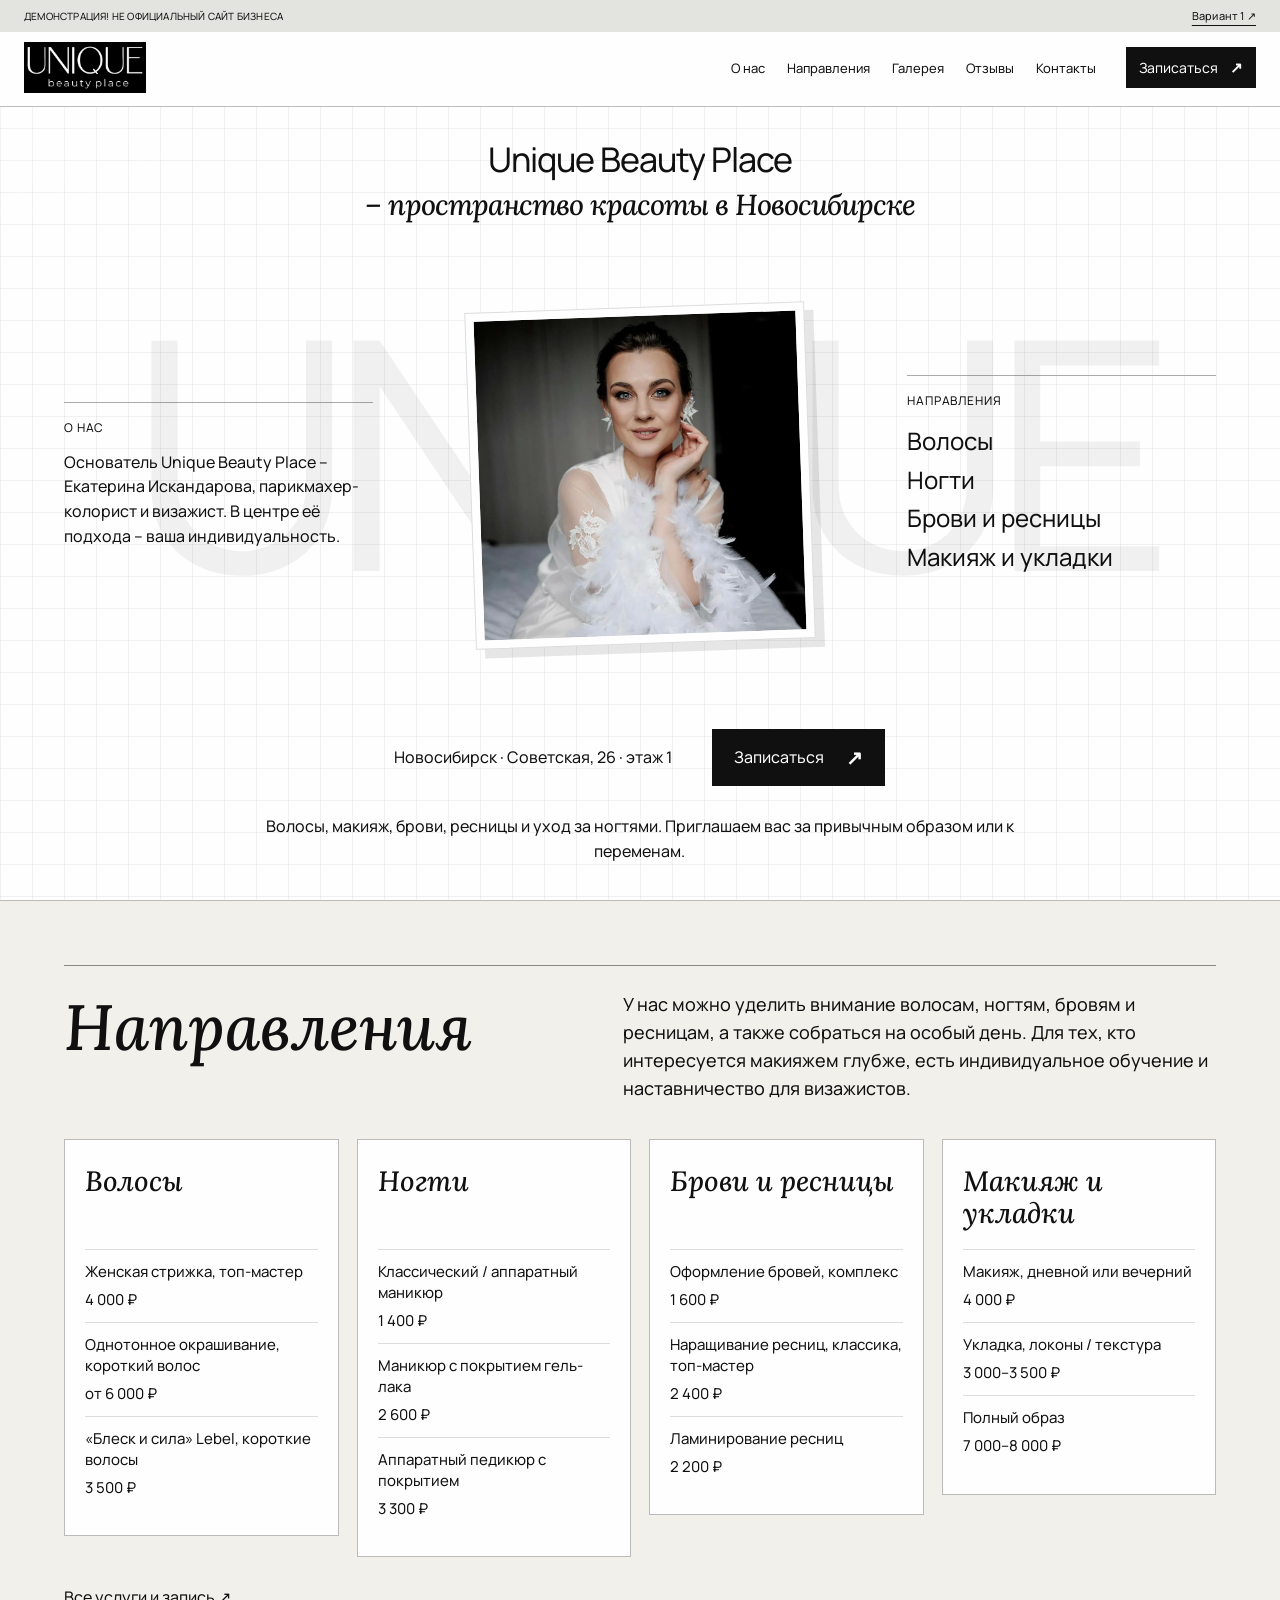
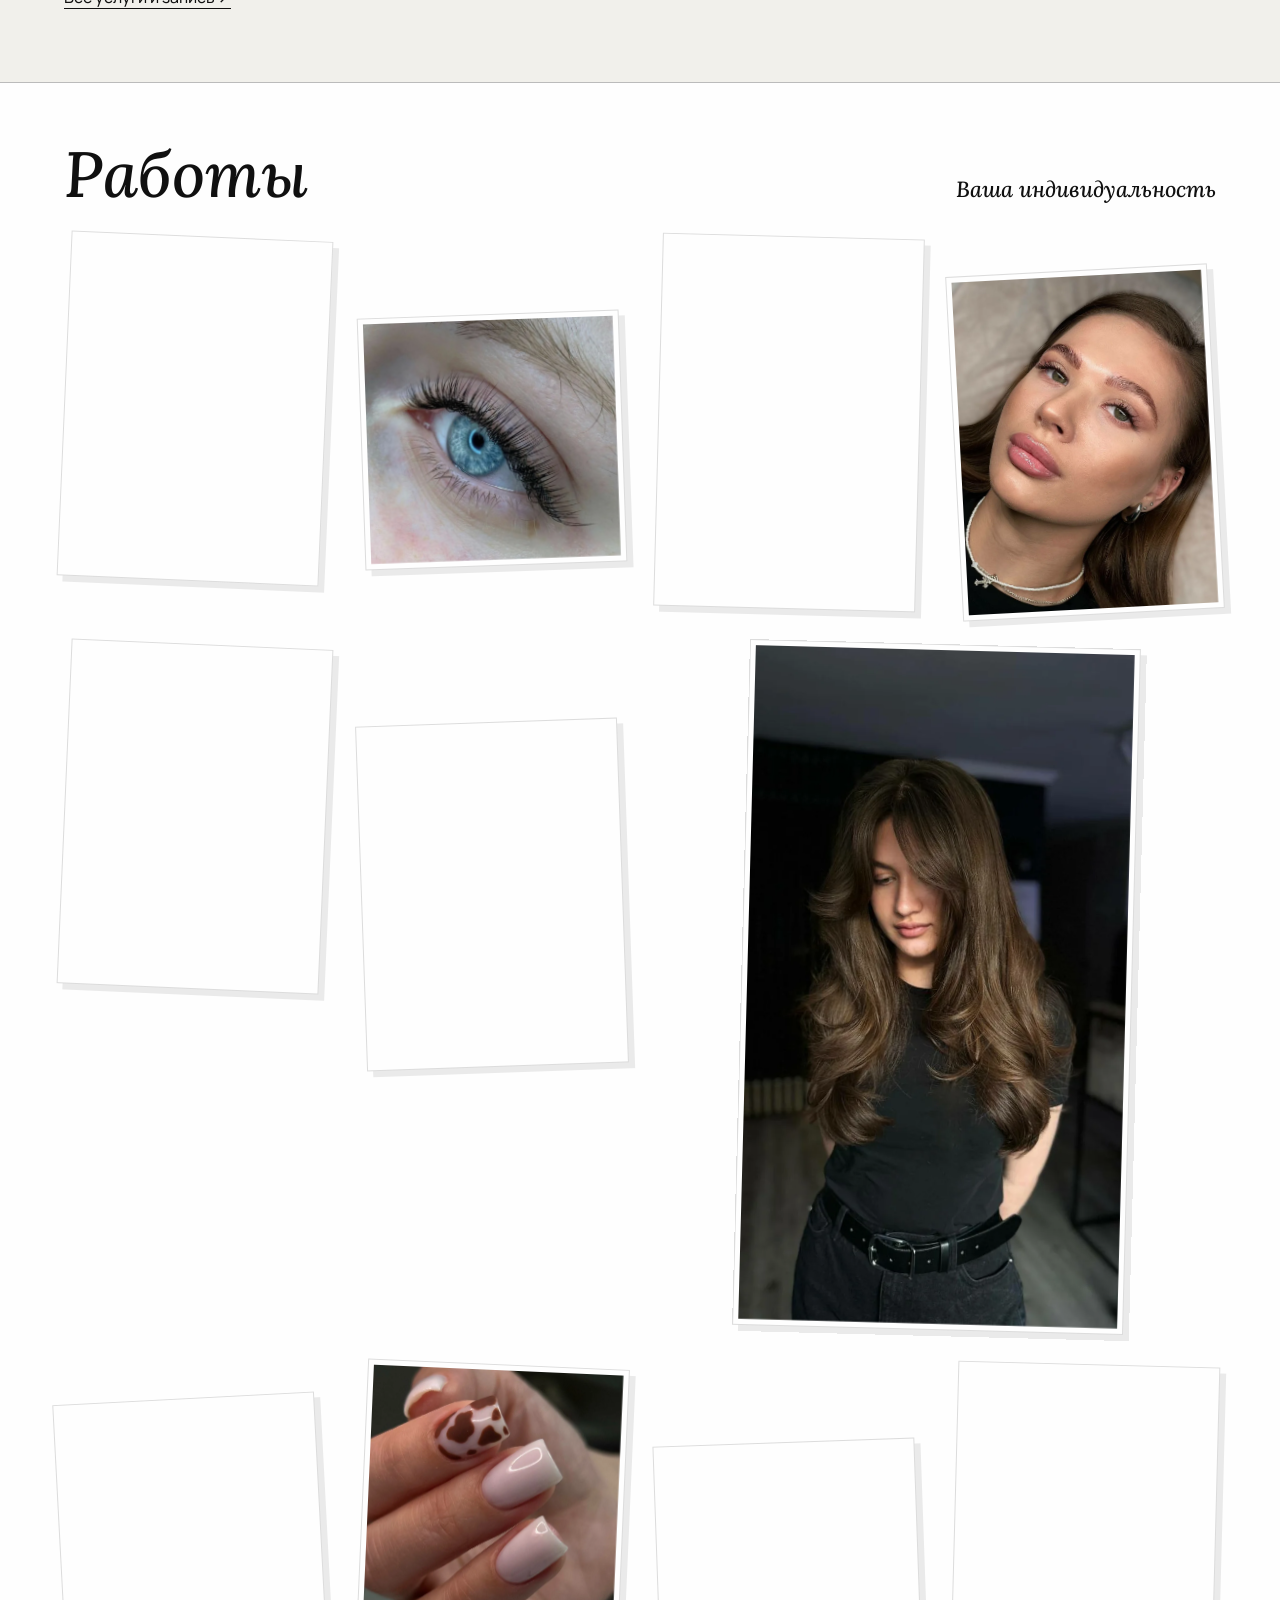
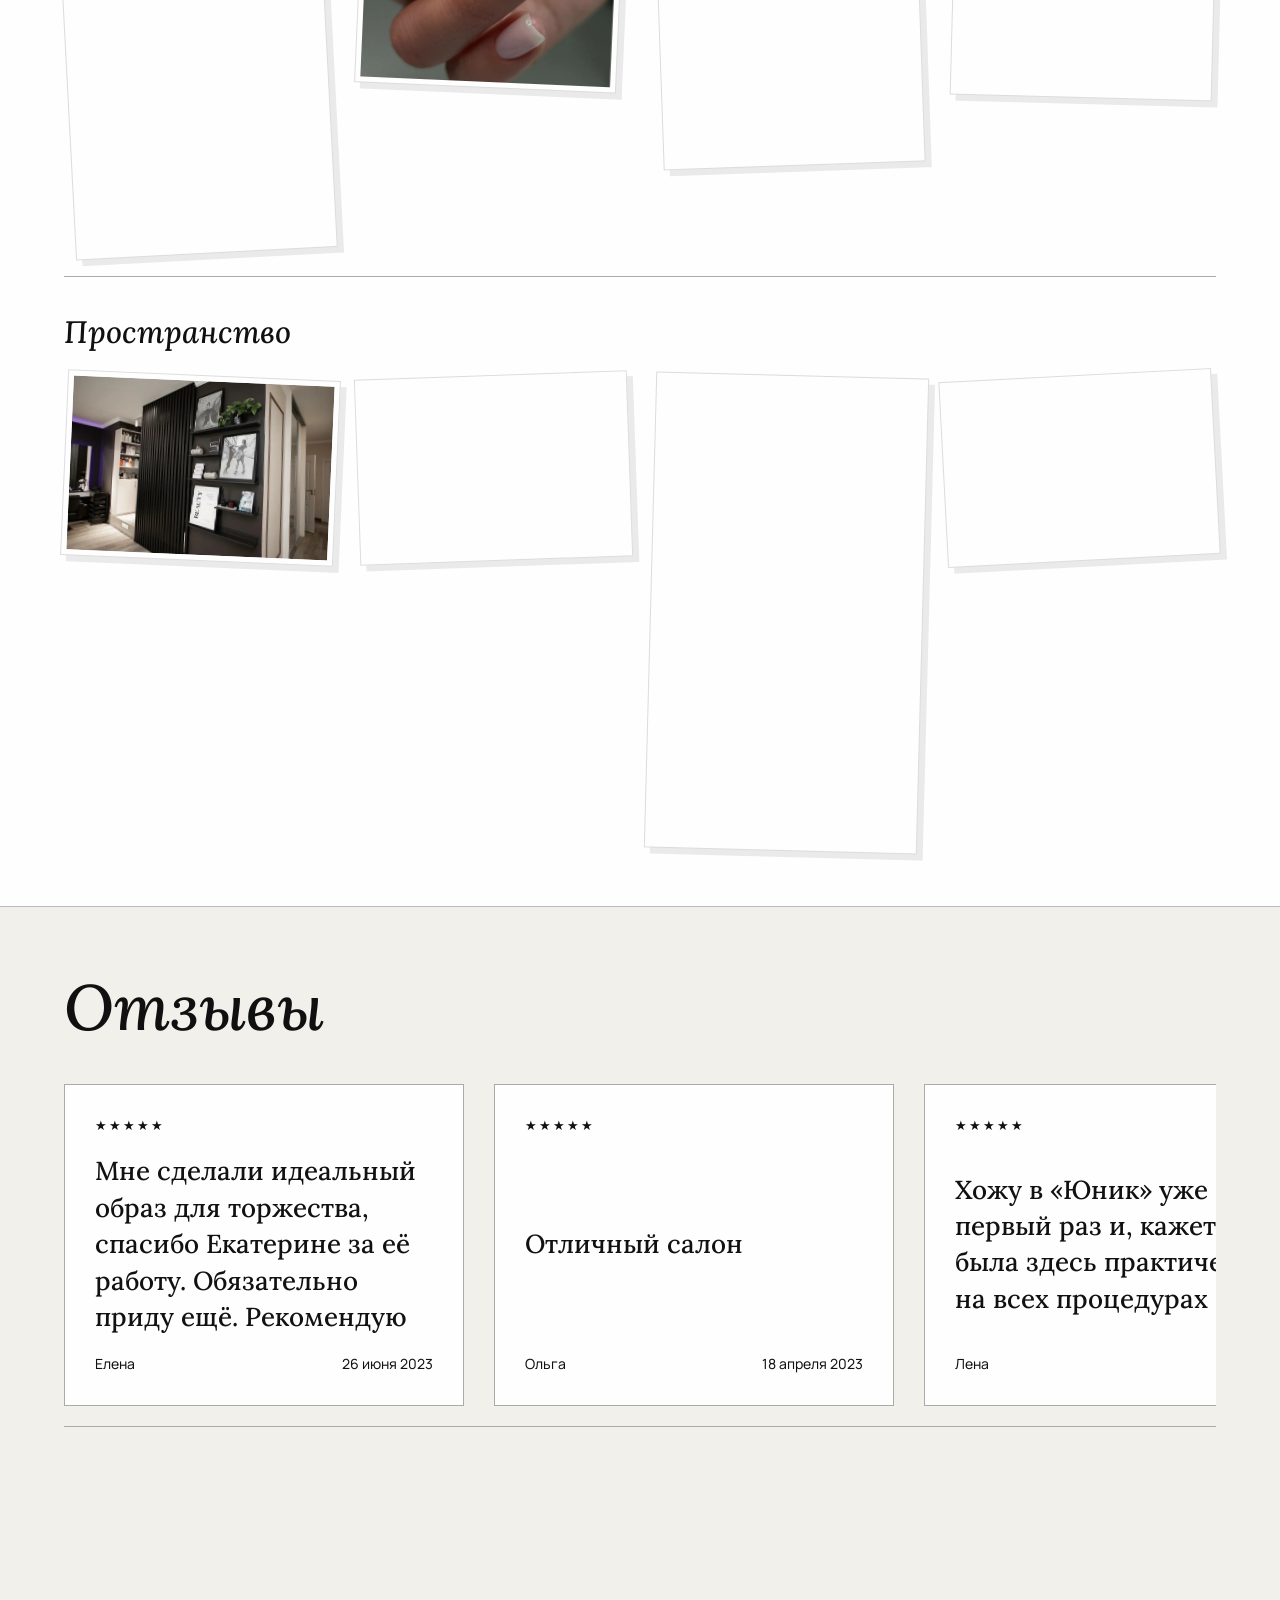
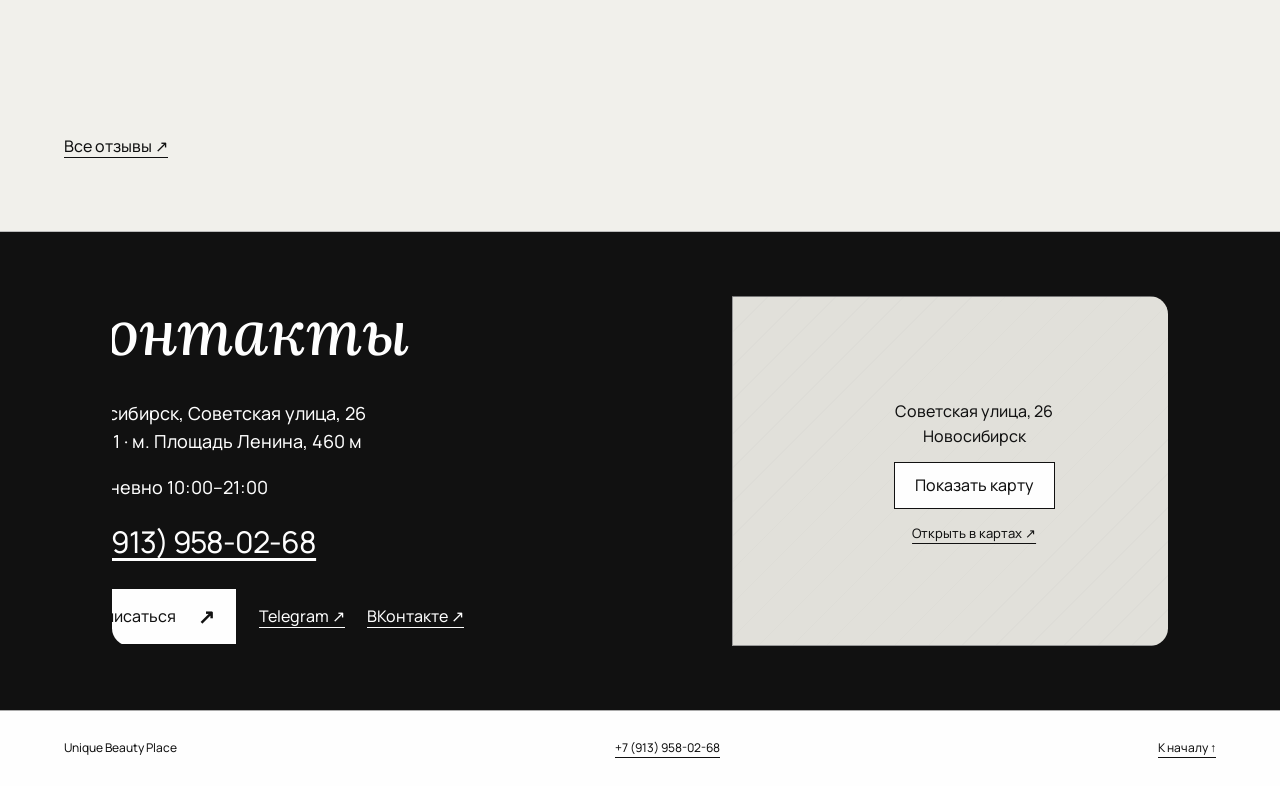
==== v2/index.html @ 11377f95 "Demo site" ====
<!doctype html>
<html lang="ru"><head>
<meta charset="utf-8">
<meta name="viewport" content="width=device-width, initial-scale=1.0">
<meta name="robots" content="noindex, nofollow">
<title>Салон красоты в Новосибирске · Unique Beauty Place</title>
<meta name="description" content="Unique Beauty Place · салон красоты в Новосибирске на Советской, 26. Волосы, макияж, брови, ресницы и уход за ногтями. Услуги, цены и онлайн-запись.">
<meta name="theme-color" content="#fefefe">
<link rel="icon" sizes="any" href="logos/favicon.ico">
<link rel="icon" type="image/png" sizes="32x32" href="logos/favicon-32x32.png">
<link rel="apple-touch-icon" sizes="180x180" href="logos/apple-touch-icon.png">
<link rel="preload" href="fonts/sans.woff2" as="font" type="font/woff2" crossorigin>
<link rel="preload" href="fonts/italic.woff2" as="font" type="font/woff2" crossorigin>
<link rel="stylesheet" href="css/fonts.css">
<link rel="stylesheet" href="css/styles.css">
<script>if(matchMedia('(prefers-reduced-motion:no-preference)').matches){document.documentElement.classList.add('m-on');setTimeout(function(){if(!document.documentElement.classList.contains('m-ready'))document.documentElement.classList.remove('m-on')},2500)}</script>
<script src="js/main.js" defer></script>
</head><body class="t4"><a class="skip" href="#main">К содержанию</a><div class="spot" aria-hidden="true"></div>
<header class="site-header"><div class="demo"><span>ДЕМОНСТРАЦИЯ! НЕ ОФИЦИАЛЬНЫЙ САЙТ БИЗНЕСА</span><a href="../index.html">Вариант 1 ↗</a></div><div class="header-bar"><a class="brand" href="#main" aria-label="Unique Beauty Place, к началу"><img src="logos/logo.png" width="380" height="160" alt="Unique Beauty Place"></a><nav class="desktop-nav" aria-label="Основная навигация"><a href="#about">О нас</a><a href="#services">Направления</a><a href="#gallery">Галерея</a><a href="#reviews">Отзывы</a><a href="#contacts">Контакты</a></nav><a class="button header-book" href="https://b347109.yclients.com/company/327391/personal/menu?o=m-1" target="_blank" rel="noopener">Записаться<span aria-hidden="true">↗</span></a><details class="mobile-menu"><summary>Меню <span aria-hidden="true">＋</span></summary><nav aria-label="Мобильная навигация"><a href="#about">О нас</a><a href="#services">Направления</a><a href="#gallery">Галерея</a><a href="#reviews">Отзывы</a><a href="#contacts">Контакты</a></nav></details></div><div class="reading" aria-hidden="true"></div></header><div class="header-space"></div>
<main id="main"><section class="hero hero-grid" aria-label="Unique Beauty Place"><div class="grid-word" aria-hidden="true">UNIQUE</div><h1 data-words><span class="name">Unique Beauty Place</span><span class="offer"> – пространство красоты в Новосибирске</span></h1><div class="grid-portrait"><figure class="photo hero-photo" style="--angle:-2deg;--i:1" data-hero-photo><div class="photo-window"><img src="img/work-01-makeup-hair-bridal.webp" alt="Макияж и собранные волосы" width="1050" height="1040" fetchpriority="high" loading="eager"></div></figure></div><div class="grid-book"><p>Новосибирск · Советская, 26 · этаж 1</p><a class="button" href="https://b347109.yclients.com/company/327391/personal/menu?o=m-1" target="_blank" rel="noopener">Записаться<span aria-hidden="true">↗</span></a></div><div class="grid-about" id="about"><p class="brow">О нас</p><p>Основатель Unique Beauty Place – Екатерина Искандарова, парикмахер-колорист и визажист. В центре её подхода – ваша индивидуальность.</p></div><div class="grid-services"><p class="brow">Направления</p><ul><li>Волосы</li><li>Ногти</li><li>Брови и ресницы</li><li>Макияж и укладки</li></ul></div><p class="lead grid-lead">Волосы, макияж, брови, ресницы и уход за ногтями. Приглашаем вас за привычным образом или к переменам.</p></section><section class="services section" id="services" data-tone="soft"><div class="section-heading"><h2 data-words>Направления</h2><p data-rv="group" style="--i:3">У нас можно уделить внимание волосам, ногтям, бровям и ресницам, а также собраться на особый день. Для тех, кто интересуется макияжем глубже, есть индивидуальное обучение и наставничество для визажистов.</p></div><div class="services-stack"><article class="service-card" style="--i:0"><h3>Волосы</h3><dl><div><dt>Женская стрижка, топ-мастер</dt><dd>4 000 ₽</dd></div><div><dt>Однотонное окрашивание, короткий волос</dt><dd>от 6 000 ₽</dd></div><div><dt>«Блеск и сила» Lebel, короткие волосы</dt><dd>3 500 ₽</dd></div></dl></article><article class="service-card" style="--i:1"><h3>Ногти</h3><dl><div><dt>Классический / аппаратный маникюр</dt><dd>1 400 ₽</dd></div><div><dt>Маникюр с покрытием гель-лака</dt><dd>2 600 ₽</dd></div><div><dt>Аппаратный педикюр с покрытием</dt><dd>3 300 ₽</dd></div></dl></article><article class="service-card" style="--i:2"><h3>Брови и ресницы</h3><dl><div><dt>Оформление бровей, комплекс</dt><dd>1 600 ₽</dd></div><div><dt>Наращивание ресниц, классика, топ-мастер</dt><dd>2 400 ₽</dd></div><div><dt>Ламинирование ресниц</dt><dd>2 200 ₽</dd></div></dl></article><article class="service-card" style="--i:3"><h3>Макияж и укладки</h3><dl><div><dt>Макияж, дневной или вечерний</dt><dd>4 000 ₽</dd></div><div><dt>Укладка, локоны / текстура</dt><dd>3 000–3 500 ₽</dd></div><div><dt>Полный образ</dt><dd>7 000–8 000 ₽</dd></div></dl></article></div><a class="text-link" href="https://b347109.yclients.com/company/327391/personal/menu?o=m-1" target="_blank" rel="noopener">Все услуги и запись ↗</a></section><section class="gallery section" id="gallery" data-tone="base"><div class="gallery-title"><h2 data-words>Работы</h2><p class="script-note">Ваша индивидуальность</p></div><div class="work-grid"><figure class="photo " style="--angle:2.5deg;--i:0" data-rv="photo"><div class="photo-window"><img src="img/work-02-manicure-red.webp" alt="Красный маникюр" width="937" height="1250" loading="lazy" decoding="async"></div></figure><figure class="photo " style="--angle:-2deg;--i:1" data-rv="photo"><div class="photo-window"><img src="img/work-03-lashes-closeup.webp" alt="Ресницы крупным планом" width="1024" height="983" loading="lazy" decoding="async"></div></figure><figure class="photo " style="--angle:1.5deg;--i:2" data-rv="photo"><div class="photo-window"><img src="img/work-04-hair-platinum-blonde-makeup.webp" alt="Светлые прямые волосы и макияж" width="865" height="1250" loading="lazy" decoding="async"></div></figure><figure class="photo " style="--angle:-3deg;--i:3" data-rv="photo"><div class="photo-window"><img src="img/work-05-brows-lashes-makeup.webp" alt="Макияж и брови крупным планом" width="937" height="1250" loading="lazy" decoding="async"></div></figure><figure class="photo " style="--angle:2.5deg;--i:0" data-rv="photo"><div class="photo-window"><img src="img/work-06-hair-highlights-blonde.webp" alt="Светлые волнистые волосы" width="937" height="1250" loading="lazy" decoding="async"></div></figure><figure class="photo " style="--angle:-2deg;--i:1" data-rv="photo"><div class="photo-window"><img src="img/work-07-hairstyle-makeup-waves.webp" alt="Волны и макияж" width="937" height="1250" loading="lazy" decoding="async"></div></figure><figure class="photo " style="--angle:1.5deg;--i:2" data-rv="photo"><div class="photo-window"><img src="img/work-08-hair-brunette-layered.webp" alt="Объёмные тёмные волосы" width="703" height="1250" loading="lazy" decoding="async"></div></figure><figure class="photo " style="--angle:-3deg;--i:3" data-rv="photo"><div class="photo-window"><img src="img/work-09-hair-balayage-lashes.webp" alt="Портрет со светлыми прядями" width="703" height="1250" loading="lazy" decoding="async"></div></figure><figure class="photo " style="--angle:2.5deg;--i:0" data-rv="photo"><div class="photo-window"><img src="img/work-10-manicure-nude-cow-print.webp" alt="Нюдовый маникюр с пятнистым акцентом" width="1000" height="1250" loading="lazy" decoding="async"></div></figure><figure class="photo " style="--angle:-2deg;--i:1" data-rv="photo"><div class="photo-window"><img src="img/work-11-hair-wavy-portrait-black-jacket.webp" alt="Волнистые волосы и макияж" width="1000" height="1250" loading="lazy" decoding="async"></div></figure><figure class="photo " style="--angle:1.5deg;--i:2" data-rv="photo"><div class="photo-window"><img src="img/work-12-makeup-sleek-ponytail-manicure.webp" alt="Макияж и гладко собранные волосы" width="969" height="1250" loading="lazy" decoding="async"></div></figure></div><div class="interior-group"><div class="gallery-title"><h3>Пространство</h3></div><div class="interior-grid"><figure class="photo " style="--angle:2.5deg;--i:0" data-rv="photo"><div class="photo-window"><img src="img/interior-01.webp" alt="Реечная перегородка и полки в салоне" width="1050" height="700" loading="lazy" decoding="async"></div></figure><figure class="photo " style="--angle:-2deg;--i:1" data-rv="photo"><div class="photo-window"><img src="img/interior-02.webp" alt="Парикмахерские места и стеллажи" width="1050" height="700" loading="lazy" decoding="async"></div></figure><figure class="photo " style="--angle:1.5deg;--i:2" data-rv="photo"><div class="photo-window"><img src="img/interior-03.webp" alt="Зона ожидания с диваном" width="703" height="1250" loading="lazy" decoding="async"></div></figure><figure class="photo " style="--angle:-3deg;--i:3" data-rv="photo"><div class="photo-window"><img src="img/interior-04.webp" alt="Стойка ресепшена и средства для волос" width="1050" height="700" loading="lazy" decoding="async"></div></figure></div></div></section><section class="reviews section reviews-grid" id="reviews" data-tone="soft"><h2 data-words>Отзывы</h2><div class="review-driver"><div class="review-pin"><div class="review-track"><article class="review-card" style="--i:0"><p class="stars" aria-label="5 из 5">★★★★★</p><blockquote>Мне сделали идеальный образ для торжества, спасибо Екатерине за её работу. Обязательно приду ещё. Рекомендую</blockquote><div class="review-author"><span>Елена</span><time>26 июня 2023</time></div></article><article class="review-card" style="--i:1"><p class="stars" aria-label="5 из 5">★★★★★</p><blockquote>Отличный салон</blockquote><div class="review-author"><span>Ольга</span><time>18 апреля 2023</time></div></article><article class="review-card" style="--i:2"><p class="stars" aria-label="5 из 5">★★★★★</p><blockquote>Хожу в «Юник» уже не первый раз и, кажется, была здесь практически на всех процедурах 😄</blockquote><div class="review-author"><span>Лена</span><time>29 июля</time></div></article><article class="review-card" style="--i:3"><p class="stars" aria-label="5 из 5">★★★★★</p><blockquote>Остались в полном восторге!Быстро,красиво,душевно.</blockquote><div class="review-author"><span>Ирина</span><time>29 июля</time></div></article></div><div class="lane-progress" aria-hidden="true"><i></i></div></div></div><a class="text-link" href="https://yandex.com/maps/org/unique_beauty_place/48959674236/reviews/" target="_blank" rel="noopener">Все отзывы ↗</a></section><section class="contacts section" id="contacts" data-tone="dark"><div class="contact-panel"><div><h2 data-words>Контакты</h2><address><p>Новосибирск, Советская улица, 26<br>Этаж 1 · м. Площадь Ленина, 460 м</p><p>Ежедневно 10:00–21:00</p><a class="phone" href="tel:+79139580268">+7 (913) 958-02-68</a></address><div class="contact-actions"><a class="button" href="https://b347109.yclients.com/company/327391/personal/menu?o=m-1" target="_blank" rel="noopener">Записаться<span aria-hidden="true">↗</span></a><a class="text-link" href="https://t.me/unique_beauty_place" target="_blank" rel="noopener">Telegram ↗</a><a class="text-link" href="https://vk.ru/unique.beauty.place" target="_blank" rel="noopener">ВКонтакте ↗</a></div></div><div class="map" data-map><p>Советская улица, 26<br>Новосибирск</p><button type="button" class="map-load">Показать карту</button><a href="https://yandex.ru/maps/org/unique_beauty_place/48959674236/" target="_blank" rel="noopener">Открыть в картах ↗</a></div></div></section></main>
<footer class="footer"><span>Unique Beauty Place</span><a href="tel:+79139580268">+7 (913) 958-02-68</a><a href="#main">К началу ↑</a></footer>
</body></html>
---- v2/css/fonts.css ----
@font-face{font-family:Manrope;src:url('../fonts/sans.woff2') format('woff2');font-weight:400 650;font-style:normal;font-display:swap}@font-face{font-family:Lora;src:url('../fonts/display.woff2') format('woff2');font-weight:500;font-style:normal;font-display:swap}@font-face{font-family:Lora;src:url('../fonts/italic.woff2') format('woff2');font-weight:500;font-style:italic;font-display:swap}
---- v2/css/styles.css ----
/* Visible document first. Monochrome tokens come from the supplied sign. */
:root{--paper:#fefefe;--ink:#101010;--muted:#555;--soft:#eeede7;--line:#bbb;--top-h:100px;--ease:cubic-bezier(.16,1,.3,1);--gutter:20px}*{box-sizing:border-box}html{overflow-x:clip;scroll-padding-top:calc(var(--top-h) + 16px)}body{margin:0;overflow-x:clip;background:var(--paper);color:var(--ink);font:450 16px/1.55 Manrope,Arial,sans-serif}body::before{content:"";position:fixed;inset:0;height:100lvh;z-index:-2;pointer-events:none}.t3{--paper:#eeede7;--soft:#e1e0d9}.t3::before{background-color:var(--paper);background-image:repeating-linear-gradient(89deg,transparent 0 3px,#00000003 3px 4px),repeating-linear-gradient(1deg,transparent 0 4px,#00000004 4px 5px)}.t4::before{background-color:var(--paper);background-image:linear-gradient(#0000000d 1px,transparent 1px),linear-gradient(90deg,#0000000d 1px,transparent 1px);background-size:32px 32px}.spot{position:fixed;left:-250px;top:-250px;width:500px;height:500px;border-radius:50%;background:radial-gradient(#ffffff60,transparent 65%);pointer-events:none;z-index:-1;display:none}a{color:inherit;text-underline-offset:5px}button,summary{font:inherit;cursor:pointer}button{color:inherit}a,button,summary{-webkit-tap-highlight-color:transparent}a:focus-visible,button:focus-visible,summary:focus-visible{outline:2px solid currentColor;outline-offset:5px}p,h1,h2,h3,ul,figure,blockquote,dl{margin:0}ul{padding:0;list-style:none}img{display:block;max-width:100%;height:auto}h1,h2,h3{font-weight:500;line-height:1.12}h2{font:italic 500 clamp(34px,5vw,64px)/1.15 Lora,Georgia,serif}h3{font-size:24px}section,[id]{scroll-margin-top:calc(var(--top-h) + 16px)}.section{padding:36px var(--gutter);border-top:1px solid var(--line)}.section[data-tone="soft"]{background-color:var(--soft)}.button{display:inline-flex;align-items:center;justify-content:space-between;gap:22px;min-height:48px;padding:12px 21px;background:var(--ink);color:#fefefe;text-decoration:none;border:1px solid var(--ink);font-weight:650}.button span{font-size:20px}.text-link{display:inline-flex;align-items:center;gap:24px;padding:8px 0;text-decoration:underline}.brow{font-size:12px;font-weight:650;letter-spacing:.07em;text-transform:uppercase}.script-note{font:italic 500 26px/1.3 Lora,Georgia,serif}.skip{position:fixed;top:-80px;left:16px;z-index:100;background:#fff;padding:12px}.skip:focus{top:6px}.site-header{position:fixed;inset:0 0 auto;background:#fefefe;z-index:50;border-bottom:1px solid #bbb}.demo{min-height:33px;display:flex;align-items:center;justify-content:space-between;gap:10px;padding:5px 12px;background:#e3e3df;color:#111;font-size:9px;line-height:1.25;letter-spacing:.02em}.demo>span{max-width:240px}.demo a{flex-shrink:0;padding:4px 0;font-size:11px}.header-bar{display:flex;align-items:center;gap:10px;min-height:64px;padding:8px 12px}.brand{display:flex;align-items:center;flex-shrink:0;width:100px;background:#000}.brand img{width:100%;height:auto;aspect-ratio:380/160;object-fit:contain}.header-book{margin-left:auto;min-height:40px;padding:8px 12px;font-size:13px;gap:12px}.header-book span{font-size:15px}.desktop-nav{display:none}.mobile-menu>summary{list-style:none;display:flex;align-items:center;gap:4px;min-height:40px;font-size:12px}.mobile-menu>summary::-webkit-details-marker{display:none}.mobile-menu nav{position:absolute;top:100%;left:0;right:0;background:#fefefe;border-bottom:1px solid #aaa;padding:12px 20px;box-shadow:0 12px 20px #0001}.mobile-menu nav a{display:block;padding:10px 0;text-decoration:none}.header-space{height:var(--top-h)}.reading{height:2px;transform-origin:0 50%;scale:0 1;background:#111}.hero{position:relative;padding:28px var(--gutter) 24px}.hero h1{margin:15px 0}.name{display:block;font-size:clamp(35px,7vw,88px);line-height:1.05;letter-spacing:-.055em}.offer{display:block;margin-top:12px;font:italic 500 clamp(26px,4.5vw,52px)/1.18 Lora,Georgia,serif;letter-spacing:-.035em}.hero-note{rotate:-3deg;margin:20px 0 22px;max-width:320px}.lead{font-size:16px;line-height:1.6;max-width:550px}.hero .lead{margin:20px 0}.hero-text>.button{min-width:190px}.photo{padding:8px 8px 18px;background:#fefefe;box-shadow:0 5px 15px #0002;rotate:var(--angle);position:relative;min-width:0}.photo::before{content:"";position:absolute;inset:0;pointer-events:none;border:1px solid #0002;transform-origin:0 0}.photo-window{overflow:clip;clip-path:none}.photo img{width:100%;height:auto;scale:none;transition:scale 1.4s var(--ease)}.hero-photo{width:72%;max-width:290px;margin:32px auto 24px}.hero-photo::after{content:"";position:absolute;top:-7px;left:48%;width:9px;height:9px;background:#222;border-radius:50%;box-shadow:0 2px 3px #0003}.hero-facts{display:grid;gap:12px;margin-top:25px;font-size:14px}.hero-facts li{border-top:1px solid #999;padding-top:10px}.about{background:var(--soft);display:grid;gap:18px}.about p{font-size:18px;max-width:820px}.section-heading{display:grid;gap:20px;margin-bottom:24px}.section-heading>p{max-width:650px}.services-stack{display:grid;gap:12px}.service-card{background:#fefefe;border:1px solid #bbb;padding:22px 20px}.service-card h3{font:italic 500 28px/1.15 Lora,Georgia,serif;margin-bottom:20px}.service-card dl>div{display:grid;grid-template-columns:minmax(0,1fr) auto;gap:14px;border-top:1px solid #ddd;padding:11px 0;align-items:start}.service-card dt{font-size:15px;line-height:1.4}.service-card dd{margin:0;white-space:nowrap;font-size:15px;font-weight:650}.services>.text-link{margin-top:20px}.running{border-block:1px solid #aaa;overflow:clip;padding:15px 0;font:italic 500 clamp(20px,3vw,37px)/1.4 Lora,Georgia,serif}.running>div{width:auto;max-width:100%}.running span{display:none}.gallery{padding-top:35px}.gallery-note{margin-bottom:25px}.gallery-note .script-note{margin:12px 0}.gallery-note .text-link{margin:8px 0}.board-track,.work-grid{display:grid;grid-template-columns:repeat(2,minmax(0,1fr));gap:22px 16px;align-items:start}.board-spread{display:contents}.gallery .photo{padding:5px 5px 13px}.gallery-title{margin:0 0 24px}.gallery-title .script-note{margin-top:10px}.gallery .photo:nth-child(even){margin-top:16px}.lane-progress{display:none;height:1px;background:#aaa;overflow:clip}.lane-progress i{display:block;height:1px;background:currentColor;transform-origin:0 50%;scale:var(--p,0) 1}.interior-group{margin-top:45px;padding-top:26px;border-top:1px solid #aaa}.interior-group h3{font:italic 500 31px/1.2 Lora,Georgia,serif}.interior-grid{columns:2;column-gap:16px}.interior-grid .photo{break-inside:avoid;margin-bottom:20px}.reviews{background:var(--soft)}.reviews-board{background:#151515;color:#fefefe;border-color:#151515}.reviews h2{margin-bottom:25px}.review-track{display:grid;gap:20px}.review-card{border:1px solid #aaa;padding:22px;background:#fefefe;color:#111;min-height:210px;display:flex;flex-direction:column;justify-content:space-between;gap:18px}.reviews-board .review-card{background:#242424;color:#fefefe;border-color:#555}.stars{font-size:13px;letter-spacing:.15em}.review-card blockquote{font:500 22px/1.4 Lora,Georgia,serif}.review-author{display:flex;align-items:baseline;justify-content:space-between;gap:12px;font-size:13px}.review-author>span{font-weight:650}.reviews>.text-link{margin-top:22px}.contact-panel{clip-path:inset(0 var(--fx,0px) round 18px);display:grid;gap:28px}.contacts h2{max-width:600px;margin-bottom:25px}.contacts address{font-style:normal}.contacts address p{margin-bottom:18px}.phone{font-size:22px;letter-spacing:-.035em}.contact-actions{display:flex;flex-wrap:wrap;align-items:center;gap:12px 22px;margin-top:22px}.contact-actions .button{width:100%;justify-content:space-between}.map{height:240px;position:relative;border:1px solid #999;background:repeating-linear-gradient(135deg,#00000004 0 1px,transparent 1px 24px),#e1e0da;display:flex;flex-direction:column;align-items:center;justify-content:center;text-align:center;gap:14px;color:#111}.map button{background:#fefefe;border:1px solid #111;padding:10px 20px}.map>a{font-size:13px}.map iframe{width:100%;height:100%;border:0}.footer{display:flex;flex-wrap:wrap;gap:15px 25px;justify-content:space-between;padding:25px var(--gutter);border-top:1px solid #aaa;font-size:12px}.t4 .contacts{background:#111;color:#fefefe}.t4 .contact-actions .button{background:#fefefe;color:#111}.t4 .hero-grid{display:grid;grid-template-columns:1fr;gap:18px;padding-top:20px}.grid-word{position:absolute;top:120px;left:0;width:100%;text-align:center;font-size:24vw;letter-spacing:-.075em;line-height:1;color:#0000000a;pointer-events:none;font-weight:650}.hero-grid h1{position:relative;margin:0;text-align:center}.hero-grid .name{font-size:34px}.hero-grid .offer{font-size:25px;max-width:600px;margin:10px auto 0}.grid-portrait{position:relative}.hero-grid .hero-photo{margin:8px auto 15px;width:56%;max-width:300px;rotate:-2deg}.grid-about,.grid-services{border-top:1px solid #aaa;padding-top:16px}.grid-about p+p{margin-top:12px}.grid-services ul{margin-top:12px;font-size:19px;line-height:1.6}.grid-book{display:flex;flex-direction:column;gap:13px;text-align:center;align-items:center}.grid-book p{font-size:14px}.hero-grid .grid-lead{margin:0}.t4 .photo{padding:6px;box-shadow:6px 6px 0 #00000014}.t4 .hero-photo{padding:9px;box-shadow:9px 9px 0 #00000018}.t4 .hero-photo::after{display:none}.t4 .about{background:#fefefe}.t4 .gallery-title{display:flex;justify-content:space-between;align-items:baseline;gap:20px;flex-wrap:wrap}.t4 .gallery-title .script-note{font-size:22px}.t4 .interior-grid{display:grid;grid-template-columns:repeat(2,minmax(0,1fr));align-items:start;gap:20px}.t4 .interior-grid .photo{margin:0}.t4 .interior-grid .photo:nth-child(3){grid-column:2;grid-row:1/span 2}.t4 .interior-grid .photo:nth-child(4){grid-column:1}.t4 .interior-group{margin-top:40px}
/* Motion has no authority over essential information or the JS-off document. */
.w{display:inline-block;overflow:clip;padding-bottom:.12em;margin-bottom:-.12em;vertical-align:bottom}.wi{display:inline-block;transition:translate 1s var(--ease);transition-delay:min(400ms,calc(var(--i,0)*70ms))}html.m-on [data-words]:not(.in) .wi{translate:0 110%}html.m-on [data-rv]:not(.in){opacity:0;translate:0 40px}html.m-on [data-rv].in{opacity:1;translate:0 0}html.m-on [data-rv]{transition:opacity 1s var(--ease),translate 1s var(--ease),rotate 1s var(--ease);transition-delay:calc(var(--i,0)*70ms)}html.m-on [data-rv="photo"]:not(.in){rotate:0deg}html.m-on [data-rv="photo"]:not(.in) .photo-window{clip-path:inset(0 0 100%)}html.m-on [data-rv="photo"].in .photo-window{clip-path:inset(0);transition:clip-path 1.1s var(--ease)}html.m-on [data-rv="photo"]:not(.in) img{scale:1.1}.section-heading::before{content:"";display:block;height:1px;background:#888;transform-origin:left;scale:1 1;transition:scale 1.2s var(--ease);grid-column:1/-1}html.m-on .section-heading:not(.line-in)::before{scale:0 1}.m-ready .section{transition:background-color .9s}.m-ready .section[data-tone="soft"]{background-color:color-mix(in srgb,var(--soft) 82%,var(--paper))}.m-ready .section[data-tone="soft"].tone-in{background-color:var(--soft)}.section-heading h2 .wi{transition-delay:calc(200ms + var(--i,0)*60ms)}.light-paragraph{opacity:1}.caption-real{position:relative}.caption-noise{position:absolute;inset:0;font-family:Manrope,Arial,sans-serif;pointer-events:none;opacity:0}.caption-assembling .caption-noise{opacity:1}.caption-assembling .caption-real{opacity:0}
@media(min-width:600px){:root{--gutter:36px}.demo{font-size:10px;padding-inline:24px}.demo>span{max-width:none}.header-bar{padding-inline:24px}.brand{width:122px}.header-book{font-size:14px}.hero-photo{max-width:360px}.hero-grid .hero-photo{max-width:330px}.hero-grid .name{font-size:50px}.hero-grid .offer{font-size:33px}.services-stack{grid-template-columns:repeat(2,minmax(0,1fr))}.board-track,.work-grid{grid-template-columns:repeat(3,minmax(0,1fr));gap:30px}.interior-grid{columns:3}.t4 .interior-grid{grid-template-columns:repeat(4,minmax(0,1fr))}.t4 .interior-grid .photo:nth-child(3){grid-column:auto;grid-row:auto}.t4 .interior-grid .photo:nth-child(4){grid-column:auto}.contact-panel{grid-template-columns:1fr 1fr}.map{height:100%;min-height:300px}.contact-actions .button{width:auto}.section{padding-block:48px}.review-card{max-width:800px}.review-author{font-size:14px}}
@media(min-width:900px){:root{--gutter:5vw}.desktop-nav{display:flex;gap:22px;margin-left:auto;font-size:13px}.desktop-nav a{text-decoration:none}.mobile-menu{display:none}.header-bar{min-height:72px;gap:25px}.header-book{margin-left:5px}.demo{min-height:29px}.section{padding-block:64px}.hero-board{display:grid;grid-template-columns:1.25fr .75fr;column-gap:5vw;align-items:center;padding-top:50px;padding-bottom:40px;min-height:calc(100svh - var(--top-h))}.hero-board .hero-photo{width:100%;max-width:395px;margin:0;justify-self:center}.hero-text .lead{font-size:18px;margin:25px 0;max-width:540px}.hero-note{font-size:32px;margin-top:23px;max-width:none}.hero-facts{grid-column:1/-1;grid-template-columns:repeat(3,1fr);gap:40px;font-size:14px;margin-top:36px}.about{grid-template-columns:.7fr 1.3fr;align-items:center}.about p{font-size:24px}.section-heading{grid-template-columns:.8fr 1.2fr;gap:25px 5vw;align-items:start;margin-bottom:36px}.section-heading>p{font-size:18px}.services-stack{grid-template-columns:repeat(4,minmax(0,1fr));gap:18px}.service-card{padding:25px 20px}.service-card h3{min-height:64px}.service-card dl>div{grid-template-columns:1fr;gap:6px}.service-card dt,.service-card dd{font-size:15px}.running{padding-block:19px}.gallery{padding-block:55px}.gallery-note{margin-bottom:30px}.gallery-note .script-note{font-size:26px}.board-track{grid-template-columns:repeat(4,minmax(0,1fr));gap:35px}.work-grid{grid-template-columns:repeat(4,minmax(0,1fr));gap:35px;align-items:start}.t4 .work-grid .photo:nth-child(4n + 2){margin-top:60px}.t4 .work-grid .photo:nth-child(7){grid-column:span 2;width:70%;justify-self:center}.interior-grid{columns:4;column-gap:35px}.interior-grid .photo{margin-bottom:30px}.interior-group{margin-top:70px;padding-top:36px}.reviews h2{margin-bottom:40px}.review-track{grid-template-columns:1fr;gap:25px}.review-card{min-height:250px;padding:30px;max-width:none}.review-card blockquote{font-size:26px}.contact-panel{grid-template-columns:1.1fr .9fr;gap:6vw}.contacts h2{margin-bottom:30px}.contacts address{font-size:18px}.phone{font-size:30px}.map{min-height:350px}.footer{padding-block:28px}.hero-grid{min-height:calc(100svh - var(--top-h))}.t4 .hero-grid{display:grid;grid-template-columns:1fr 1.4fr 1fr;grid-template-rows:auto 1fr auto auto;gap:28px 4vw;padding-top:35px;padding-bottom:35px}.hero-grid h1{grid-column:1/-1;grid-row:1}.hero-grid .name{font-size:34px;letter-spacing:-.03em}.hero-grid .offer{font-size:29px}.grid-word{top:35%;translate:0 -30%;font-size:25vw;color:#0000000e}.grid-portrait{grid-column:2;grid-row:2;align-self:center}.hero-grid .hero-photo{width:100%;max-width:340px;margin:12px auto}.grid-about{grid-column:1;grid-row:2;align-self:center}.grid-services{grid-column:3;grid-row:2;align-self:center}.grid-services ul{font-size:24px}.grid-book{grid-column:1/-1;grid-row:3;flex-direction:row;justify-content:center;gap:40px}.grid-book p{font-size:16px}.hero-grid .grid-lead{grid-column:1/-1;grid-row:4;text-align:center;justify-self:center;max-width:800px;font-size:16px}.t4 .section-heading{grid-template-columns:1fr 1.2fr}}
/* Enhancements are enabled only after the engine has started and measured them. */
@media(prefers-reduced-motion:no-preference){.m-on .hero-photo{animation:pin-photo 1.1s var(--ease) .3s backwards}@keyframes pin-photo{from{translate:0 30px;rotate:0deg}70%{rotate:calc(var(--angle) + 1deg)}to{translate:0 0;rotate:var(--angle)}}.m-ready .services-stack{display:block}.m-ready .service-card{position:sticky;top:calc(var(--top-h) + 12px + var(--i)*8px);margin-bottom:14px}.m-ready .service-card:last-child{margin-bottom:0}.m-ready .review-track{display:block}.m-ready .review-card{position:sticky;top:calc(var(--top-h) + 18px);margin-bottom:28px;min-height:var(--review-card-h,230px)}.m-ready .review-card:last-child{margin-bottom:0}.m-ready .t3 .running>div{width:max-content;max-width:none;animation:run 28s linear infinite}.m-ready .running span{display:inline}.m-ready .light-paragraph{opacity:var(--lit,1)}@keyframes run{to{translate:-50% 0}}@media(min-width:900px){.m-ready .services-stack{display:grid;grid-template-columns:repeat(4,minmax(0,1fr));align-items:start}.m-ready .service-card{position:relative;top:auto;margin:0}.m-ready .t3 .services{display:grid;grid-template-columns:.75fr 1.25fr;gap:24px 5vw;align-items:start}.m-ready .t3 .services .section-heading{display:block;position:sticky;top:calc(var(--top-h) + 30px);margin:0}.m-ready .t3 .services .section-heading p{margin-top:24px}.m-ready .t3 .services-stack{display:block}.m-ready .t3 .service-card{position:sticky;top:calc(var(--top-h) + 20px + var(--i)*8px);margin-bottom:28px;min-height:300px;padding:28px 30px}.m-ready .t3 .service-card h3{min-height:0}.m-ready .t3 .service-card dl>div{grid-template-columns:minmax(0,1fr) auto;gap:20px;padding-block:15px}.m-ready .t3 .services>.text-link{grid-column:2}.m-ready .board-driver{height:calc(var(--board-travel,0px) + 100svh - var(--top-h))}.m-ready .board-pin{position:sticky;top:var(--top-h);height:calc(100svh - var(--top-h));display:grid;grid-template-columns:240px minmax(0,1fr);gap:35px;align-items:center}.m-ready .gallery-note{align-self:center}.m-ready .board-viewport{overflow:clip;margin-right:calc(-1*var(--gutter));padding:25px 25px 25px 10px}.m-ready .board-track{display:flex;gap:45px;align-items:center;width:max-content;transform:translateX(var(--board-x,0px));will-change:transform}.m-ready .board-spread{display:grid;grid-template-columns:1.2fr 1fr;grid-template-rows:1fr 1fr;gap:24px;width:600px;align-items:center}.m-ready .board-spread .photo{width:100%;margin:0}.m-ready .board-spread .photo:first-child{grid-row:1/3}.m-ready .board-spread .photo:not(:first-child){width:auto;max-width:100%;justify-self:center}.m-ready .board-spread .photo:not(:first-child) img{width:auto;max-height:calc((100svh - var(--top-h) - 115px)/2);max-width:100%}.m-ready .board-spread .photo:first-child img{max-height:calc(100svh - var(--top-h) - 100px);width:auto;max-width:100%}.m-ready .board-spread:last-child{width:560px}.m-ready .lane-progress{display:block;margin-top:28px}.m-ready .reviews-board .review-track{max-width:850px;margin-inline:auto}.m-ready .reviews-board .review-card{min-height:var(--review-card-h,250px);margin-bottom:45px;top:calc(var(--top-h) + 25px)}.m-ready .reviews-grid .review-driver{height:620px}.m-ready .reviews-grid .review-pin{position:sticky;top:calc(var(--top-h) + 25px);overflow:clip;padding-bottom:15px}.m-ready .reviews-grid .review-track{display:flex;gap:30px;width:max-content;transform:translateX(var(--review-x,0px))}.m-ready .reviews-grid .review-card{position:static;width:400px;flex-shrink:0;min-height:270px;margin:0}.m-ready .reviews-grid .lane-progress{display:block}.m-ready .reviews-grid .review-pin .lane-progress{margin-top:20px}}@media(hover:hover) and (pointer:fine){.spot{display:block}.hero-photo{rotate:calc(var(--angle) + var(--cursor-r,0deg))}}@supports(animation-timeline:scroll()){.t4 .reading{animation:read linear;animation-timeline:scroll(root)}@keyframes read{to{scale:1 1}}}@supports(animation-timeline:view()){@media(min-width:900px){.t4 .work-grid .photo:nth-child(even){animation:drift linear both;animation-timeline:view();animation-range:entry 0% exit 100%}@keyframes drift{from{translate:0 18px}to{translate:0 -18px}}}}}
@media(prefers-reduced-motion:reduce){*,*::before,*::after{scroll-behavior:auto}.running>div{max-width:100%;width:auto}.running span{display:none}.wi,.photo img,.section-heading::before{transition:none}.spot{display:none}}
@media print{.site-header,.spot,.header-space{display:none}.photo{break-inside:avoid}a{color:#000}.section{break-inside:auto}.t3,.t4{background:#fff}}
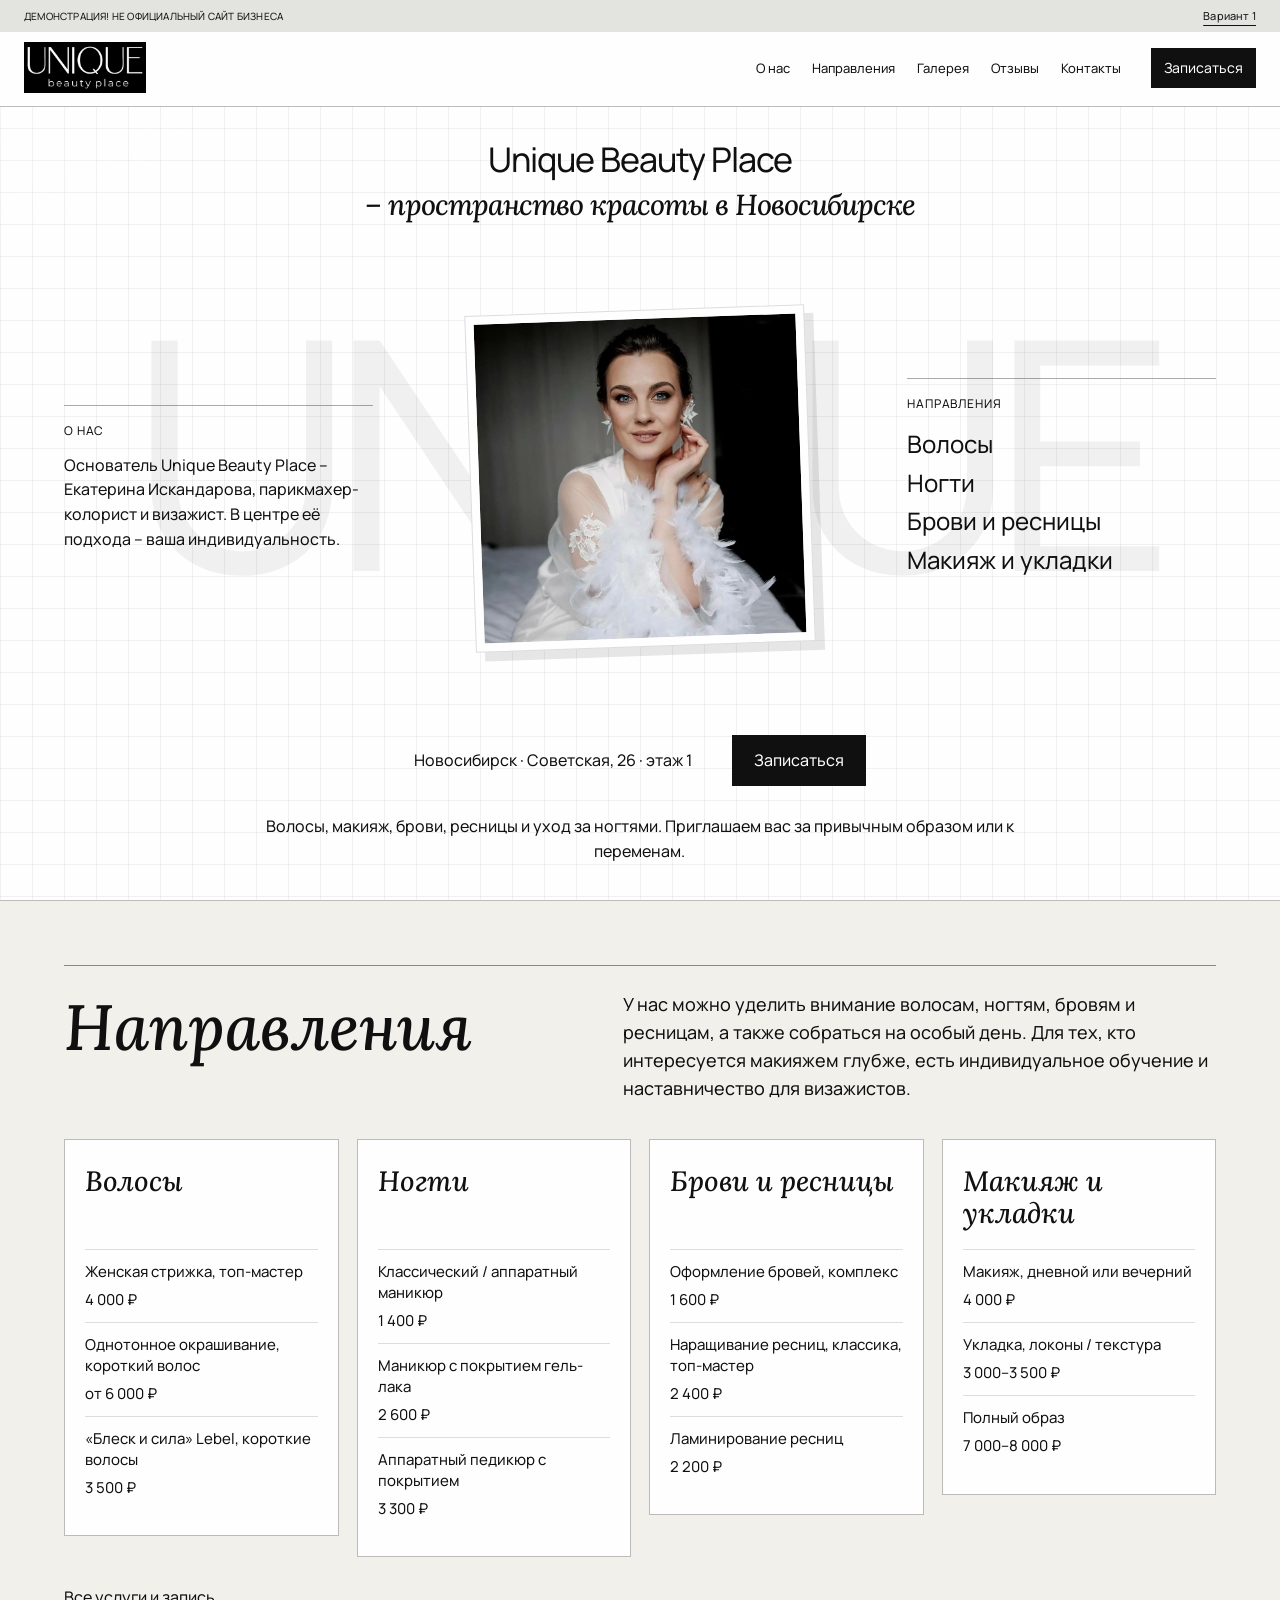
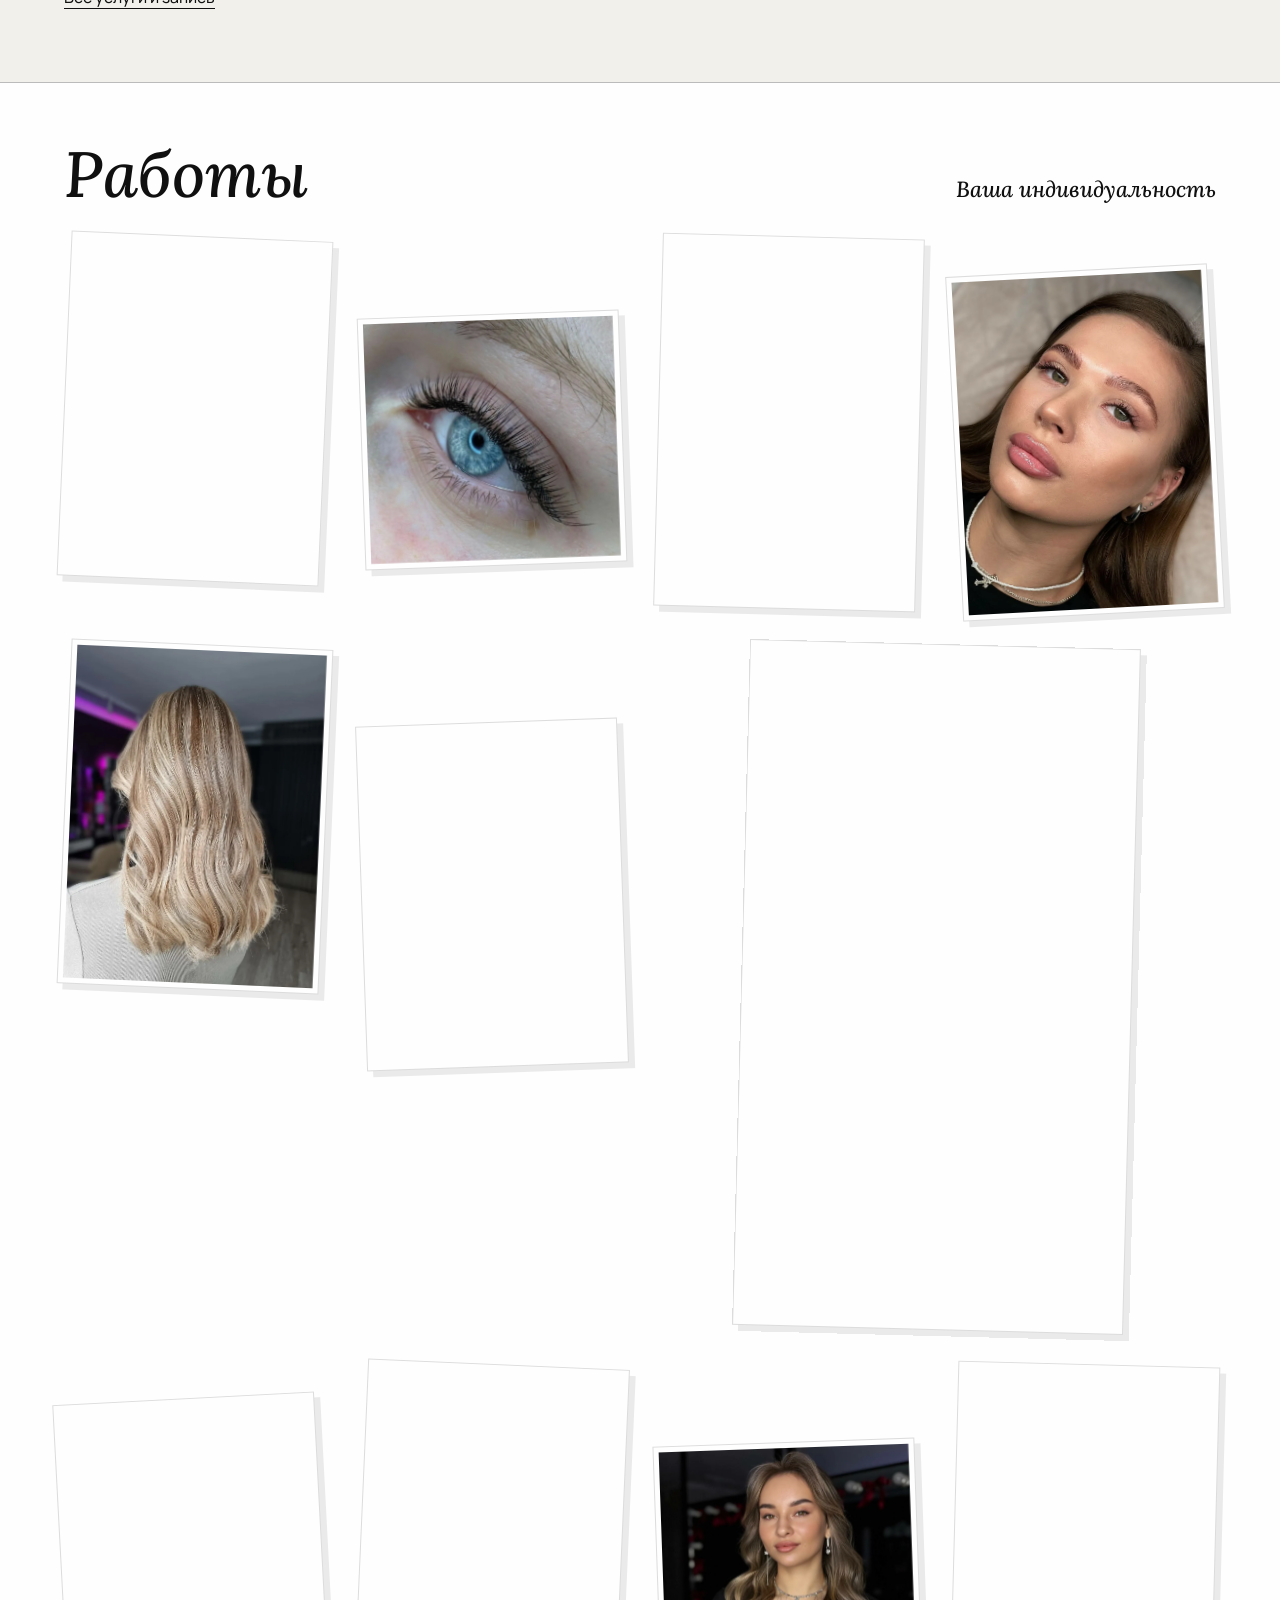
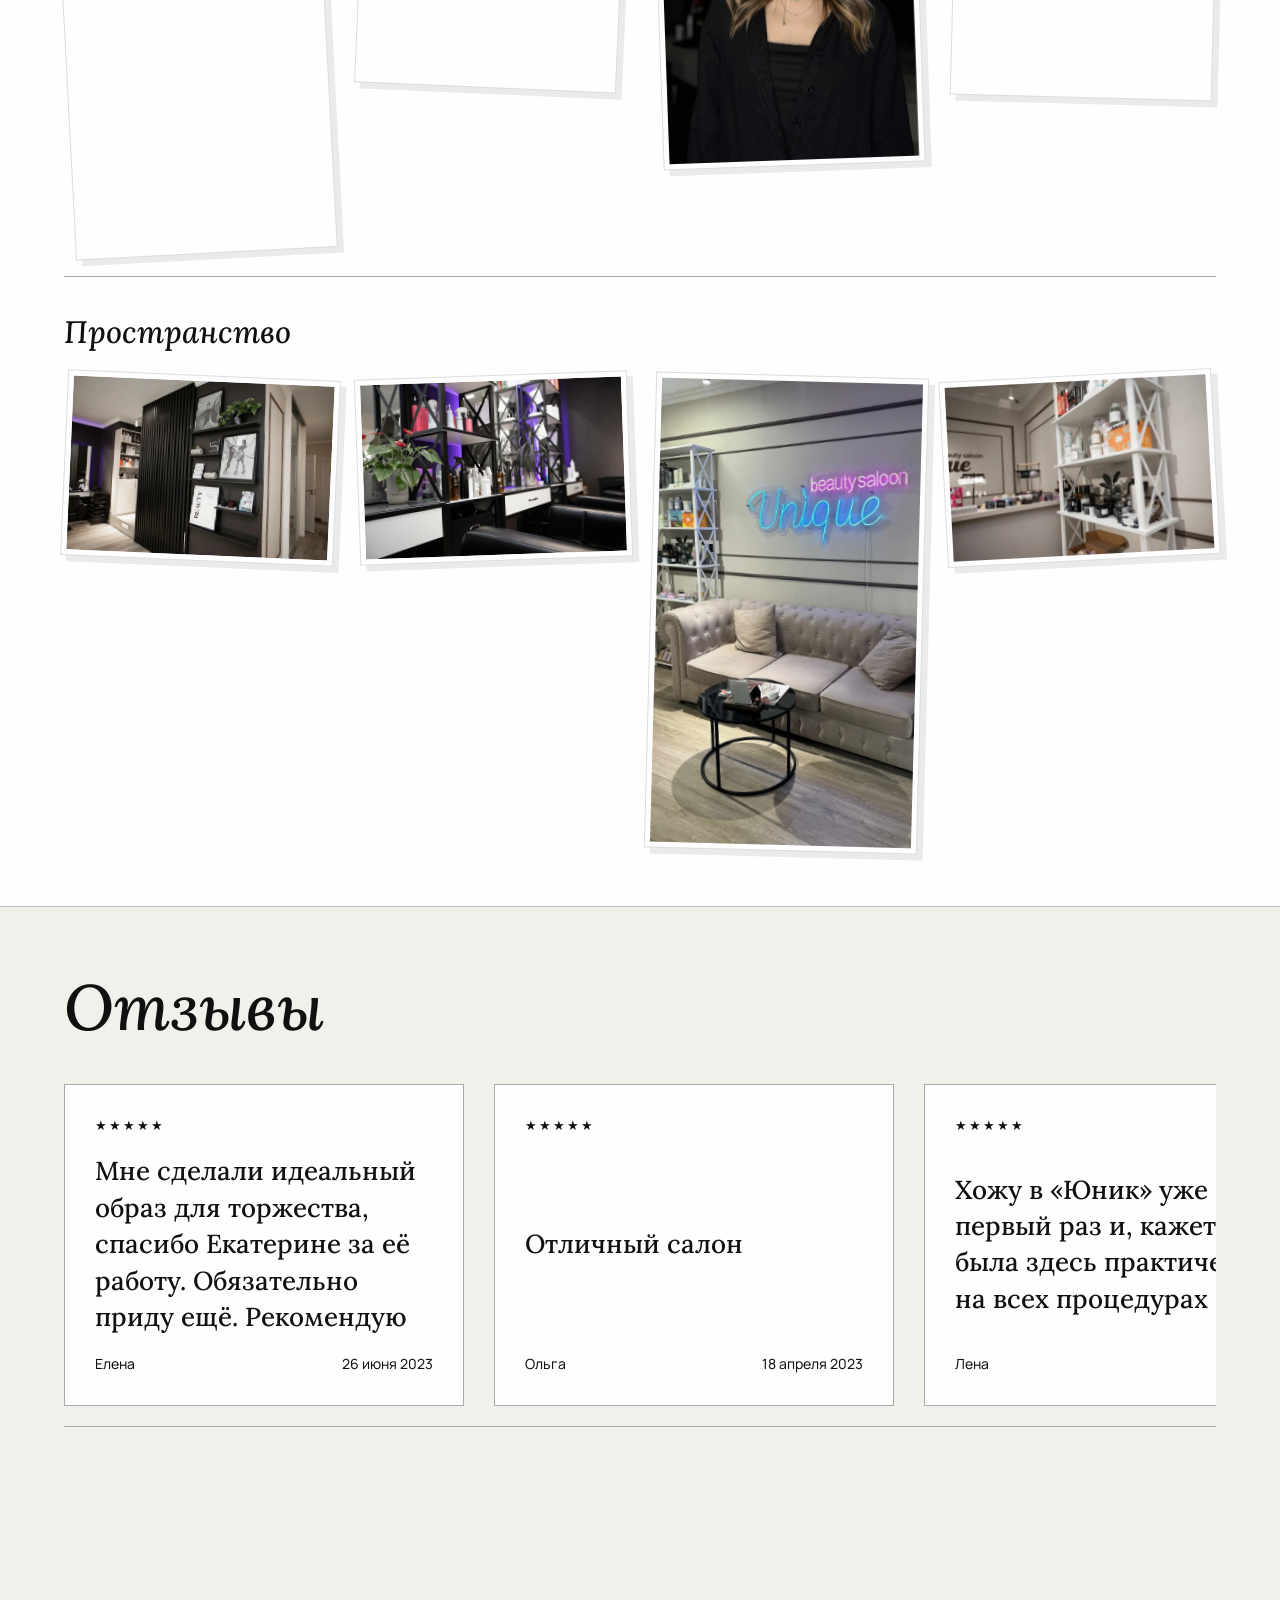
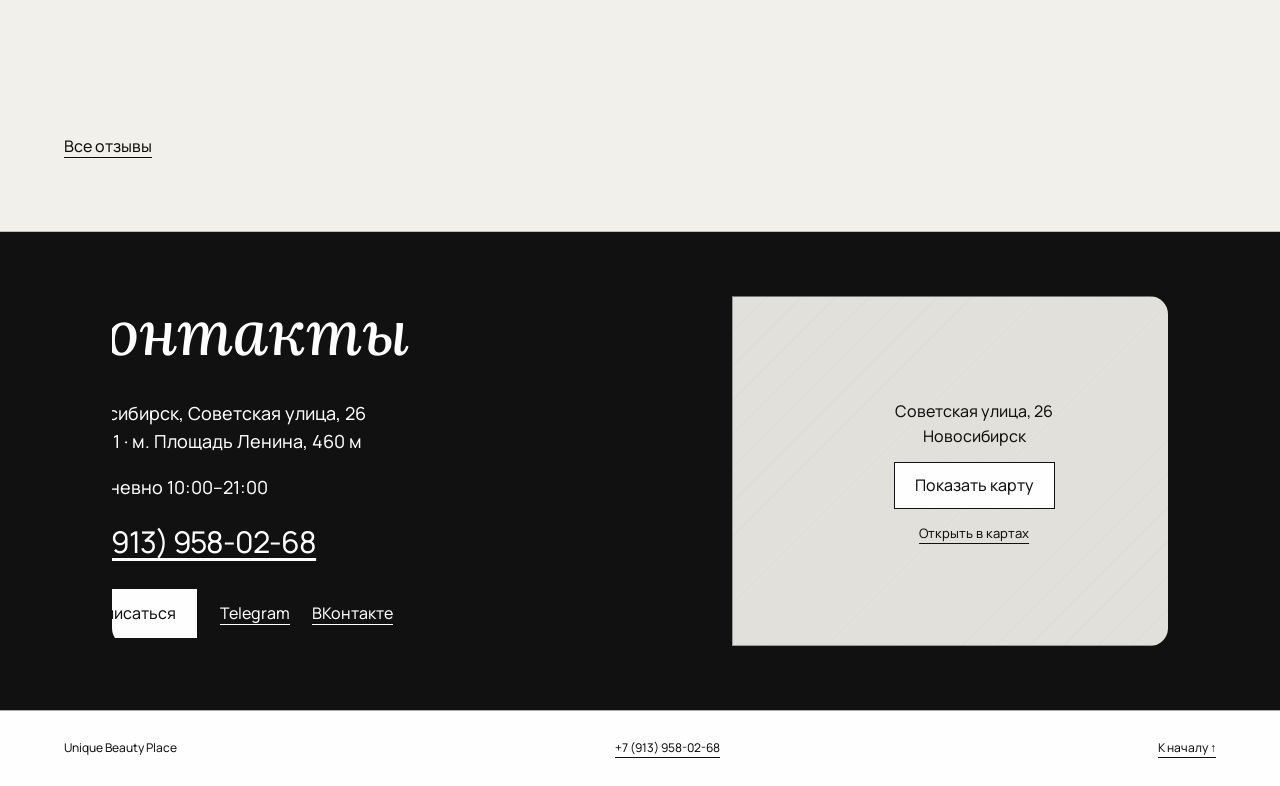
==== commit 40a70577: "Demo site" ====
--- a/v2/index.html
+++ b/v2/index.html
@@ -16,7 +16,7 @@
 <script>if(matchMedia('(prefers-reduced-motion:no-preference)').matches){document.documentElement.classList.add('m-on');setTimeout(function(){if(!document.documentElement.classList.contains('m-ready'))document.documentElement.classList.remove('m-on')},2500)}</script>
 <script src="js/main.js" defer></script>
 </head><body class="t4"><a class="skip" href="#main">К содержанию</a><div class="spot" aria-hidden="true"></div>
-<header class="site-header"><div class="demo"><span>ДЕМОНСТРАЦИЯ! НЕ ОФИЦИАЛЬНЫЙ САЙТ БИЗНЕСА</span><a href="../index.html">Вариант 1 ↗</a></div><div class="header-bar"><a class="brand" href="#main" aria-label="Unique Beauty Place, к началу"><img src="logos/logo.png" width="380" height="160" alt="Unique Beauty Place"></a><nav class="desktop-nav" aria-label="Основная навигация"><a href="#about">О нас</a><a href="#services">Направления</a><a href="#gallery">Галерея</a><a href="#reviews">Отзывы</a><a href="#contacts">Контакты</a></nav><a class="button header-book" href="https://b347109.yclients.com/company/327391/personal/menu?o=m-1" target="_blank" rel="noopener">Записаться<span aria-hidden="true">↗</span></a><details class="mobile-menu"><summary>Меню <span aria-hidden="true">＋</span></summary><nav aria-label="Мобильная навигация"><a href="#about">О нас</a><a href="#services">Направления</a><a href="#gallery">Галерея</a><a href="#reviews">Отзывы</a><a href="#contacts">Контакты</a></nav></details></div><div class="reading" aria-hidden="true"></div></header><div class="header-space"></div>
-<main id="main"><section class="hero hero-grid" aria-label="Unique Beauty Place"><div class="grid-word" aria-hidden="true">UNIQUE</div><h1 data-words><span class="name">Unique Beauty Place</span><span class="offer"> – пространство красоты в Новосибирске</span></h1><div class="grid-portrait"><figure class="photo hero-photo" style="--angle:-2deg;--i:1" data-hero-photo><div class="photo-window"><img src="img/work-01-makeup-hair-bridal.webp" alt="Макияж и собранные волосы" width="1050" height="1040" fetchpriority="high" loading="eager"></div></figure></div><div class="grid-book"><p>Новосибирск · Советская, 26 · этаж 1</p><a class="button" href="https://b347109.yclients.com/company/327391/personal/menu?o=m-1" target="_blank" rel="noopener">Записаться<span aria-hidden="true">↗</span></a></div><div class="grid-about" id="about"><p class="brow">О нас</p><p>Основатель Unique Beauty Place – Екатерина Искандарова, парикмахер-колорист и визажист. В центре её подхода – ваша индивидуальность.</p></div><div class="grid-services"><p class="brow">Направления</p><ul><li>Волосы</li><li>Ногти</li><li>Брови и ресницы</li><li>Макияж и укладки</li></ul></div><p class="lead grid-lead">Волосы, макияж, брови, ресницы и уход за ногтями. Приглашаем вас за привычным образом или к переменам.</p></section><section class="services section" id="services" data-tone="soft"><div class="section-heading"><h2 data-words>Направления</h2><p data-rv="group" style="--i:3">У нас можно уделить внимание волосам, ногтям, бровям и ресницам, а также собраться на особый день. Для тех, кто интересуется макияжем глубже, есть индивидуальное обучение и наставничество для визажистов.</p></div><div class="services-stack"><article class="service-card" style="--i:0"><h3>Волосы</h3><dl><div><dt>Женская стрижка, топ-мастер</dt><dd>4 000 ₽</dd></div><div><dt>Однотонное окрашивание, короткий волос</dt><dd>от 6 000 ₽</dd></div><div><dt>«Блеск и сила» Lebel, короткие волосы</dt><dd>3 500 ₽</dd></div></dl></article><article class="service-card" style="--i:1"><h3>Ногти</h3><dl><div><dt>Классический / аппаратный маникюр</dt><dd>1 400 ₽</dd></div><div><dt>Маникюр с покрытием гель-лака</dt><dd>2 600 ₽</dd></div><div><dt>Аппаратный педикюр с покрытием</dt><dd>3 300 ₽</dd></div></dl></article><article class="service-card" style="--i:2"><h3>Брови и ресницы</h3><dl><div><dt>Оформление бровей, комплекс</dt><dd>1 600 ₽</dd></div><div><dt>Наращивание ресниц, классика, топ-мастер</dt><dd>2 400 ₽</dd></div><div><dt>Ламинирование ресниц</dt><dd>2 200 ₽</dd></div></dl></article><article class="service-card" style="--i:3"><h3>Макияж и укладки</h3><dl><div><dt>Макияж, дневной или вечерний</dt><dd>4 000 ₽</dd></div><div><dt>Укладка, локоны / текстура</dt><dd>3 000–3 500 ₽</dd></div><div><dt>Полный образ</dt><dd>7 000–8 000 ₽</dd></div></dl></article></div><a class="text-link" href="https://b347109.yclients.com/company/327391/personal/menu?o=m-1" target="_blank" rel="noopener">Все услуги и запись ↗</a></section><section class="gallery section" id="gallery" data-tone="base"><div class="gallery-title"><h2 data-words>Работы</h2><p class="script-note">Ваша индивидуальность</p></div><div class="work-grid"><figure class="photo " style="--angle:2.5deg;--i:0" data-rv="photo"><div class="photo-window"><img src="img/work-02-manicure-red.webp" alt="Красный маникюр" width="937" height="1250" loading="lazy" decoding="async"></div></figure><figure class="photo " style="--angle:-2deg;--i:1" data-rv="photo"><div class="photo-window"><img src="img/work-03-lashes-closeup.webp" alt="Ресницы крупным планом" width="1024" height="983" loading="lazy" decoding="async"></div></figure><figure class="photo " style="--angle:1.5deg;--i:2" data-rv="photo"><div class="photo-window"><img src="img/work-04-hair-platinum-blonde-makeup.webp" alt="Светлые прямые волосы и макияж" width="865" height="1250" loading="lazy" decoding="async"></div></figure><figure class="photo " style="--angle:-3deg;--i:3" data-rv="photo"><div class="photo-window"><img src="img/work-05-brows-lashes-makeup.webp" alt="Макияж и брови крупным планом" width="937" height="1250" loading="lazy" decoding="async"></div></figure><figure class="photo " style="--angle:2.5deg;--i:0" data-rv="photo"><div class="photo-window"><img src="img/work-06-hair-highlights-blonde.webp" alt="Светлые волнистые волосы" width="937" height="1250" loading="lazy" decoding="async"></div></figure><figure class="photo " style="--angle:-2deg;--i:1" data-rv="photo"><div class="photo-window"><img src="img/work-07-hairstyle-makeup-waves.webp" alt="Волны и макияж" width="937" height="1250" loading="lazy" decoding="async"></div></figure><figure class="photo " style="--angle:1.5deg;--i:2" data-rv="photo"><div class="photo-window"><img src="img/work-08-hair-brunette-layered.webp" alt="Объёмные тёмные волосы" width="703" height="1250" loading="lazy" decoding="async"></div></figure><figure class="photo " style="--angle:-3deg;--i:3" data-rv="photo"><div class="photo-window"><img src="img/work-09-hair-balayage-lashes.webp" alt="Портрет со светлыми прядями" width="703" height="1250" loading="lazy" decoding="async"></div></figure><figure class="photo " style="--angle:2.5deg;--i:0" data-rv="photo"><div class="photo-window"><img src="img/work-10-manicure-nude-cow-print.webp" alt="Нюдовый маникюр с пятнистым акцентом" width="1000" height="1250" loading="lazy" decoding="async"></div></figure><figure class="photo " style="--angle:-2deg;--i:1" data-rv="photo"><div class="photo-window"><img src="img/work-11-hair-wavy-portrait-black-jacket.webp" alt="Волнистые волосы и макияж" width="1000" height="1250" loading="lazy" decoding="async"></div></figure><figure class="photo " style="--angle:1.5deg;--i:2" data-rv="photo"><div class="photo-window"><img src="img/work-12-makeup-sleek-ponytail-manicure.webp" alt="Макияж и гладко собранные волосы" width="969" height="1250" loading="lazy" decoding="async"></div></figure></div><div class="interior-group"><div class="gallery-title"><h3>Пространство</h3></div><div class="interior-grid"><figure class="photo " style="--angle:2.5deg;--i:0" data-rv="photo"><div class="photo-window"><img src="img/interior-01.webp" alt="Реечная перегородка и полки в салоне" width="1050" height="700" loading="lazy" decoding="async"></div></figure><figure class="photo " style="--angle:-2deg;--i:1" data-rv="photo"><div class="photo-window"><img src="img/interior-02.webp" alt="Парикмахерские места и стеллажи" width="1050" height="700" loading="lazy" decoding="async"></div></figure><figure class="photo " style="--angle:1.5deg;--i:2" data-rv="photo"><div class="photo-window"><img src="img/interior-03.webp" alt="Зона ожидания с диваном" width="703" height="1250" loading="lazy" decoding="async"></div></figure><figure class="photo " style="--angle:-3deg;--i:3" data-rv="photo"><div class="photo-window"><img src="img/interior-04.webp" alt="Стойка ресепшена и средства для волос" width="1050" height="700" loading="lazy" decoding="async"></div></figure></div></div></section><section class="reviews section reviews-grid" id="reviews" data-tone="soft"><h2 data-words>Отзывы</h2><div class="review-driver"><div class="review-pin"><div class="review-track"><article class="review-card" style="--i:0"><p class="stars" aria-label="5 из 5">★★★★★</p><blockquote>Мне сделали идеальный образ для торжества, спасибо Екатерине за её работу. Обязательно приду ещё. Рекомендую</blockquote><div class="review-author"><span>Елена</span><time>26 июня 2023</time></div></article><article class="review-card" style="--i:1"><p class="stars" aria-label="5 из 5">★★★★★</p><blockquote>Отличный салон</blockquote><div class="review-author"><span>Ольга</span><time>18 апреля 2023</time></div></article><article class="review-card" style="--i:2"><p class="stars" aria-label="5 из 5">★★★★★</p><blockquote>Хожу в «Юник» уже не первый раз и, кажется, была здесь практически на всех процедурах 😄</blockquote><div class="review-author"><span>Лена</span><time>29 июля</time></div></article><article class="review-card" style="--i:3"><p class="stars" aria-label="5 из 5">★★★★★</p><blockquote>Остались в полном восторге!Быстро,красиво,душевно.</blockquote><div class="review-author"><span>Ирина</span><time>29 июля</time></div></article></div><div class="lane-progress" aria-hidden="true"><i></i></div></div></div><a class="text-link" href="https://yandex.com/maps/org/unique_beauty_place/48959674236/reviews/" target="_blank" rel="noopener">Все отзывы ↗</a></section><section class="contacts section" id="contacts" data-tone="dark"><div class="contact-panel"><div><h2 data-words>Контакты</h2><address><p>Новосибирск, Советская улица, 26<br>Этаж 1 · м. Площадь Ленина, 460 м</p><p>Ежедневно 10:00–21:00</p><a class="phone" href="tel:+79139580268">+7 (913) 958-02-68</a></address><div class="contact-actions"><a class="button" href="https://b347109.yclients.com/company/327391/personal/menu?o=m-1" target="_blank" rel="noopener">Записаться<span aria-hidden="true">↗</span></a><a class="text-link" href="https://t.me/unique_beauty_place" target="_blank" rel="noopener">Telegram ↗</a><a class="text-link" href="https://vk.ru/unique.beauty.place" target="_blank" rel="noopener">ВКонтакте ↗</a></div></div><div class="map" data-map><p>Советская улица, 26<br>Новосибирск</p><button type="button" class="map-load">Показать карту</button><a href="https://yandex.ru/maps/org/unique_beauty_place/48959674236/" target="_blank" rel="noopener">Открыть в картах ↗</a></div></div></section></main>
+<header class="site-header"><div class="demo"><span>ДЕМОНСТРАЦИЯ! НЕ ОФИЦИАЛЬНЫЙ САЙТ БИЗНЕСА</span><a href="../index.html">Вариант 1</a></div><div class="header-bar"><a class="brand" href="#main" aria-label="Unique Beauty Place, к началу"><img src="logos/logo.png" width="380" height="160" alt="Unique Beauty Place"></a><nav class="desktop-nav" aria-label="Основная навигация"><a href="#about">О нас</a><a href="#services">Направления</a><a href="#gallery">Галерея</a><a href="#reviews">Отзывы</a><a href="#contacts">Контакты</a></nav><a class="button header-book" href="https://b347109.yclients.com/company/327391/personal/menu?o=m-1" target="_blank" rel="noopener">Записаться</a><details class="mobile-menu"><summary>Меню <span aria-hidden="true">＋</span></summary><nav aria-label="Мобильная навигация"><a href="#about">О нас</a><a href="#services">Направления</a><a href="#gallery">Галерея</a><a href="#reviews">Отзывы</a><a href="#contacts">Контакты</a></nav></details></div><div class="reading" aria-hidden="true"></div></header><div class="header-space"></div>
+<main id="main"><section class="hero hero-grid" aria-label="Unique Beauty Place"><div class="grid-word" aria-hidden="true">UNIQUE</div><h1 data-words><span class="name">Unique Beauty Place</span><span class="offer"> – пространство красоты в Новосибирске</span></h1><div class="grid-portrait"><figure class="photo hero-photo" style="--angle:-2deg;--i:1" data-hero-photo><div class="photo-window"><img src="img/work-01-makeup-hair-bridal.webp" alt="Макияж и собранные волосы" width="1050" height="1040" fetchpriority="high" loading="eager"></div></figure></div><div class="grid-book"><p>Новосибирск · Советская, 26 · этаж 1</p><a class="button" href="https://b347109.yclients.com/company/327391/personal/menu?o=m-1" target="_blank" rel="noopener">Записаться</a></div><div class="grid-about" id="about"><p class="brow">О нас</p><p>Основатель Unique Beauty Place – Екатерина Искандарова, парикмахер-колорист и визажист. В центре её подхода – ваша индивидуальность.</p></div><div class="grid-services"><p class="brow">Направления</p><ul><li>Волосы</li><li>Ногти</li><li>Брови и ресницы</li><li>Макияж и укладки</li></ul></div><p class="lead grid-lead">Волосы, макияж, брови, ресницы и уход за ногтями. Приглашаем вас за привычным образом или к переменам.</p></section><section class="services section" id="services" data-tone="soft"><div class="section-heading"><h2 data-words>Направления</h2><p data-rv="group" style="--i:3">У нас можно уделить внимание волосам, ногтям, бровям и ресницам, а также собраться на особый день. Для тех, кто интересуется макияжем глубже, есть индивидуальное обучение и наставничество для визажистов.</p></div><div class="services-stack"><article class="service-card" style="--i:0"><h3>Волосы</h3><dl><div><dt>Женская стрижка, топ-мастер</dt><dd>4 000 ₽</dd></div><div><dt>Однотонное окрашивание, короткий волос</dt><dd>от 6 000 ₽</dd></div><div><dt>«Блеск и сила» Lebel, короткие волосы</dt><dd>3 500 ₽</dd></div></dl></article><article class="service-card" style="--i:1"><h3>Ногти</h3><dl><div><dt>Классический / аппаратный маникюр</dt><dd>1 400 ₽</dd></div><div><dt>Маникюр с покрытием гель-лака</dt><dd>2 600 ₽</dd></div><div><dt>Аппаратный педикюр с покрытием</dt><dd>3 300 ₽</dd></div></dl></article><article class="service-card" style="--i:2"><h3>Брови и ресницы</h3><dl><div><dt>Оформление бровей, комплекс</dt><dd>1 600 ₽</dd></div><div><dt>Наращивание ресниц, классика, топ-мастер</dt><dd>2 400 ₽</dd></div><div><dt>Ламинирование ресниц</dt><dd>2 200 ₽</dd></div></dl></article><article class="service-card" style="--i:3"><h3>Макияж и укладки</h3><dl><div><dt>Макияж, дневной или вечерний</dt><dd>4 000 ₽</dd></div><div><dt>Укладка, локоны / текстура</dt><dd>3 000–3 500 ₽</dd></div><div><dt>Полный образ</dt><dd>7 000–8 000 ₽</dd></div></dl></article></div><a class="text-link" href="https://b347109.yclients.com/company/327391/personal/menu?o=m-1" target="_blank" rel="noopener">Все услуги и запись</a></section><section class="gallery section" id="gallery" data-tone="base"><div class="gallery-title"><h2 data-words>Работы</h2><p class="script-note">Ваша индивидуальность</p></div><div class="work-grid"><figure class="photo " style="--angle:2.5deg;--i:0" data-rv="photo"><div class="photo-window"><img src="img/work-02-manicure-red.webp" alt="Красный маникюр" width="937" height="1250" loading="lazy" decoding="async"></div></figure><figure class="photo " style="--angle:-2deg;--i:1" data-rv="photo"><div class="photo-window"><img src="img/work-03-lashes-closeup.webp" alt="Ресницы крупным планом" width="1024" height="983" loading="lazy" decoding="async"></div></figure><figure class="photo " style="--angle:1.5deg;--i:2" data-rv="photo"><div class="photo-window"><img src="img/work-04-hair-platinum-blonde-makeup.webp" alt="Светлые прямые волосы и макияж" width="865" height="1250" loading="lazy" decoding="async"></div></figure><figure class="photo " style="--angle:-3deg;--i:3" data-rv="photo"><div class="photo-window"><img src="img/work-05-brows-lashes-makeup.webp" alt="Макияж и брови крупным планом" width="937" height="1250" loading="lazy" decoding="async"></div></figure><figure class="photo " style="--angle:2.5deg;--i:0" data-rv="photo"><div class="photo-window"><img src="img/work-06-hair-highlights-blonde.webp" alt="Светлые волнистые волосы" width="937" height="1250" loading="lazy" decoding="async"></div></figure><figure class="photo " style="--angle:-2deg;--i:1" data-rv="photo"><div class="photo-window"><img src="img/work-07-hairstyle-makeup-waves.webp" alt="Волны и макияж" width="937" height="1250" loading="lazy" decoding="async"></div></figure><figure class="photo " style="--angle:1.5deg;--i:2" data-rv="photo"><div class="photo-window"><img src="img/work-08-hair-brunette-layered.webp" alt="Объёмные тёмные волосы" width="703" height="1250" loading="lazy" decoding="async"></div></figure><figure class="photo " style="--angle:-3deg;--i:3" data-rv="photo"><div class="photo-window"><img src="img/work-09-hair-balayage-lashes.webp" alt="Портрет со светлыми прядями" width="703" height="1250" loading="lazy" decoding="async"></div></figure><figure class="photo " style="--angle:2.5deg;--i:0" data-rv="photo"><div class="photo-window"><img src="img/work-10-manicure-nude-cow-print.webp" alt="Нюдовый маникюр с пятнистым акцентом" width="1000" height="1250" loading="lazy" decoding="async"></div></figure><figure class="photo " style="--angle:-2deg;--i:1" data-rv="photo"><div class="photo-window"><img src="img/work-11-hair-wavy-portrait-black-jacket.webp" alt="Волнистые волосы и макияж" width="1000" height="1250" loading="lazy" decoding="async"></div></figure><figure class="photo " style="--angle:1.5deg;--i:2" data-rv="photo"><div class="photo-window"><img src="img/work-12-makeup-sleek-ponytail-manicure.webp" alt="Макияж и гладко собранные волосы" width="969" height="1250" loading="lazy" decoding="async"></div></figure></div><div class="interior-group"><div class="gallery-title"><h3>Пространство</h3></div><div class="interior-grid"><figure class="photo " style="--angle:2.5deg;--i:0" data-rv="photo"><div class="photo-window"><img src="img/interior-01.webp" alt="Реечная перегородка и полки в салоне" width="1050" height="700" loading="lazy" decoding="async"></div></figure><figure class="photo " style="--angle:-2deg;--i:1" data-rv="photo"><div class="photo-window"><img src="img/interior-02.webp" alt="Парикмахерские места и стеллажи" width="1050" height="700" loading="lazy" decoding="async"></div></figure><figure class="photo " style="--angle:1.5deg;--i:2" data-rv="photo"><div class="photo-window"><img src="img/interior-03.webp" alt="Зона ожидания с диваном" width="703" height="1250" loading="lazy" decoding="async"></div></figure><figure class="photo " style="--angle:-3deg;--i:3" data-rv="photo"><div class="photo-window"><img src="img/interior-04.webp" alt="Стойка ресепшена и средства для волос" width="1050" height="700" loading="lazy" decoding="async"></div></figure></div></div></section><section class="reviews section reviews-grid" id="reviews" data-tone="soft"><h2 data-words>Отзывы</h2><div class="review-driver"><div class="review-pin"><div class="review-track"><article class="review-card" style="--i:0"><p class="stars" aria-label="5 из 5">★★★★★</p><blockquote>Мне сделали идеальный образ для торжества, спасибо Екатерине за её работу. Обязательно приду ещё. Рекомендую</blockquote><div class="review-author"><span>Елена</span><time>26 июня 2023</time></div></article><article class="review-card" style="--i:1"><p class="stars" aria-label="5 из 5">★★★★★</p><blockquote>Отличный салон</blockquote><div class="review-author"><span>Ольга</span><time>18 апреля 2023</time></div></article><article class="review-card" style="--i:2"><p class="stars" aria-label="5 из 5">★★★★★</p><blockquote>Хожу в «Юник» уже не первый раз и, кажется, была здесь практически на всех процедурах 😄</blockquote><div class="review-author"><span>Лена</span><time>29 июля</time></div></article><article class="review-card" style="--i:3"><p class="stars" aria-label="5 из 5">★★★★★</p><blockquote>Остались в полном восторге!Быстро,красиво,душевно.</blockquote><div class="review-author"><span>Ирина</span><time>29 июля</time></div></article></div><div class="lane-progress" aria-hidden="true"><i></i></div></div></div><a class="text-link" href="https://yandex.com/maps/org/unique_beauty_place/48959674236/reviews/" target="_blank" rel="noopener">Все отзывы</a></section><section class="contacts section" id="contacts" data-tone="dark"><div class="contact-panel"><div><h2 data-words>Контакты</h2><address><p>Новосибирск, Советская улица, 26<br>Этаж 1 · м. Площадь Ленина, 460 м</p><p>Ежедневно 10:00–21:00</p><a class="phone" href="tel:+79139580268">+7 (913) 958-02-68</a></address><div class="contact-actions"><a class="button" href="https://b347109.yclients.com/company/327391/personal/menu?o=m-1" target="_blank" rel="noopener">Записаться</a><a class="text-link" href="https://t.me/unique_beauty_place" target="_blank" rel="noopener">Telegram</a><a class="text-link" href="https://vk.ru/unique.beauty.place" target="_blank" rel="noopener">ВКонтакте</a></div></div><div class="map" data-map><p>Советская улица, 26<br>Новосибирск</p><button type="button" class="map-load">Показать карту</button><a href="https://yandex.ru/maps/org/unique_beauty_place/48959674236/" target="_blank" rel="noopener">Открыть в картах</a></div></div></section></main>
 <footer class="footer"><span>Unique Beauty Place</span><a href="tel:+79139580268">+7 (913) 958-02-68</a><a href="#main">К началу ↑</a></footer>
 </body></html>
